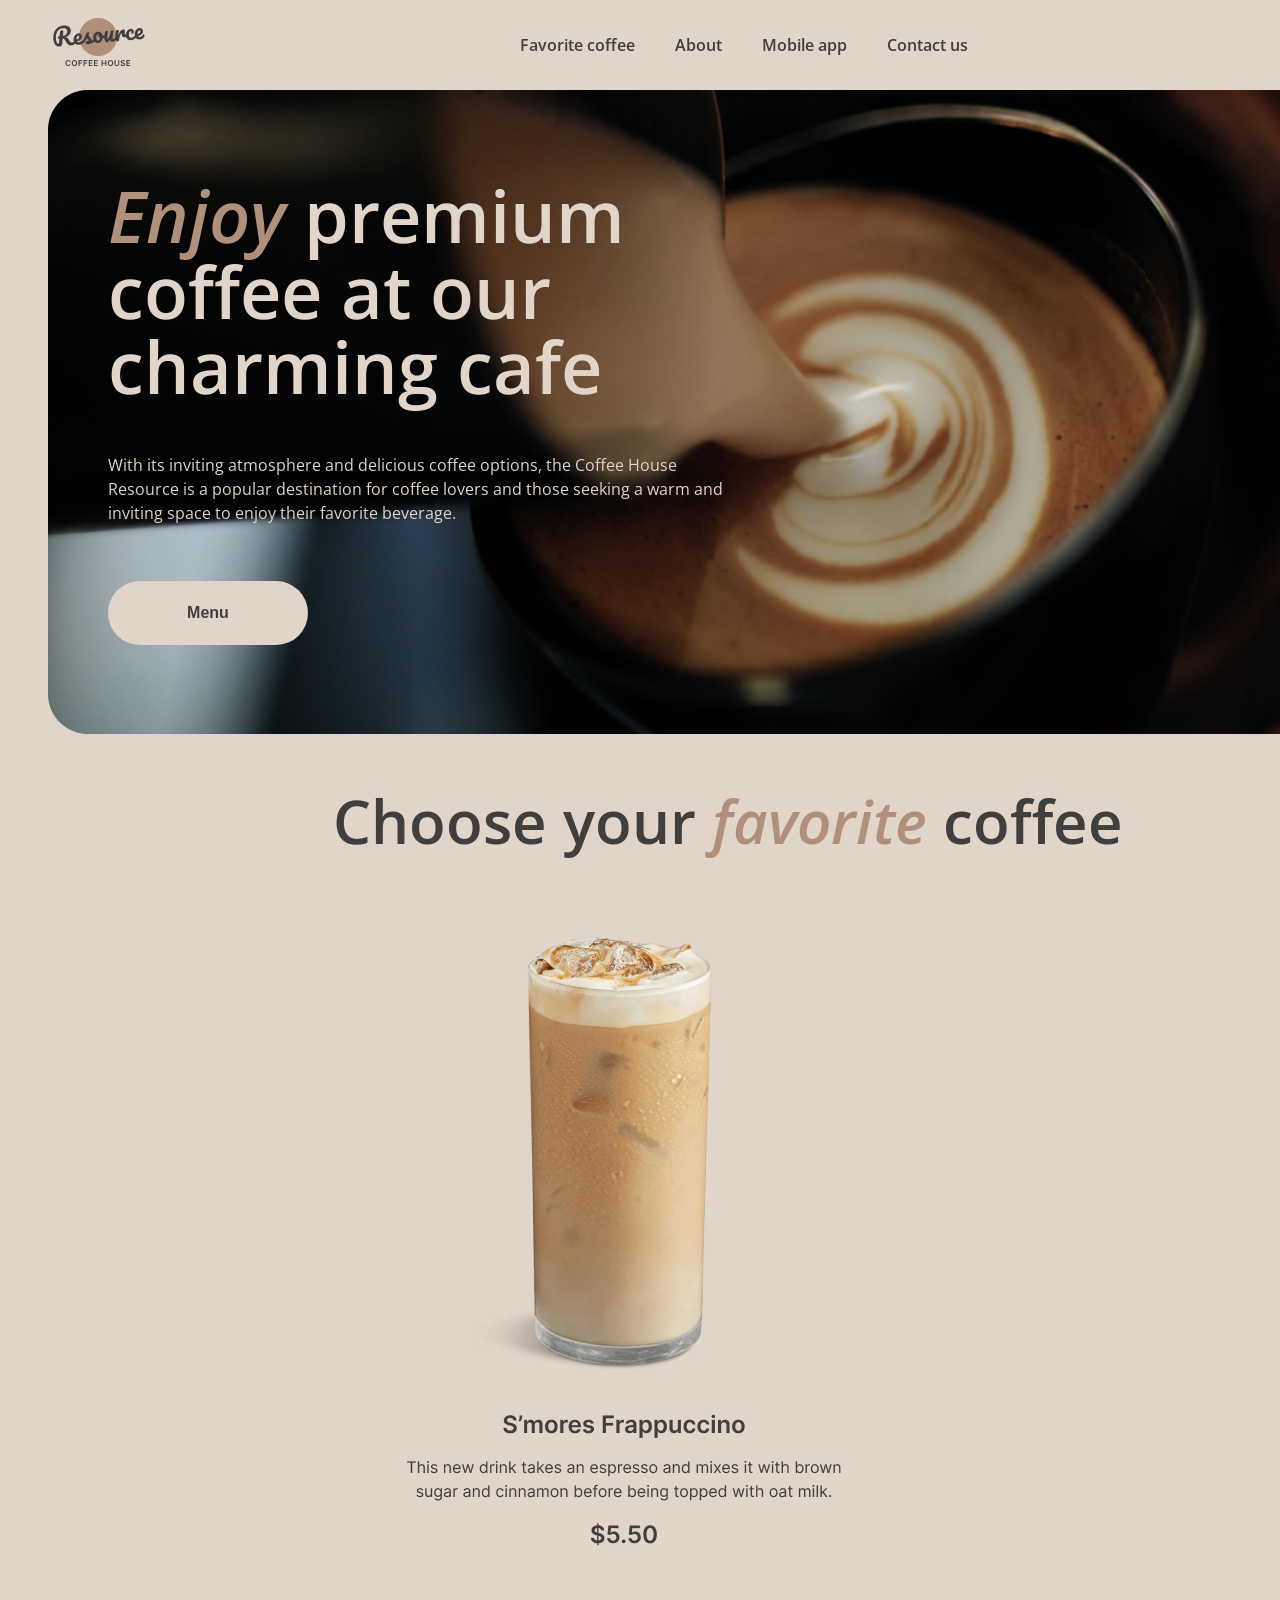
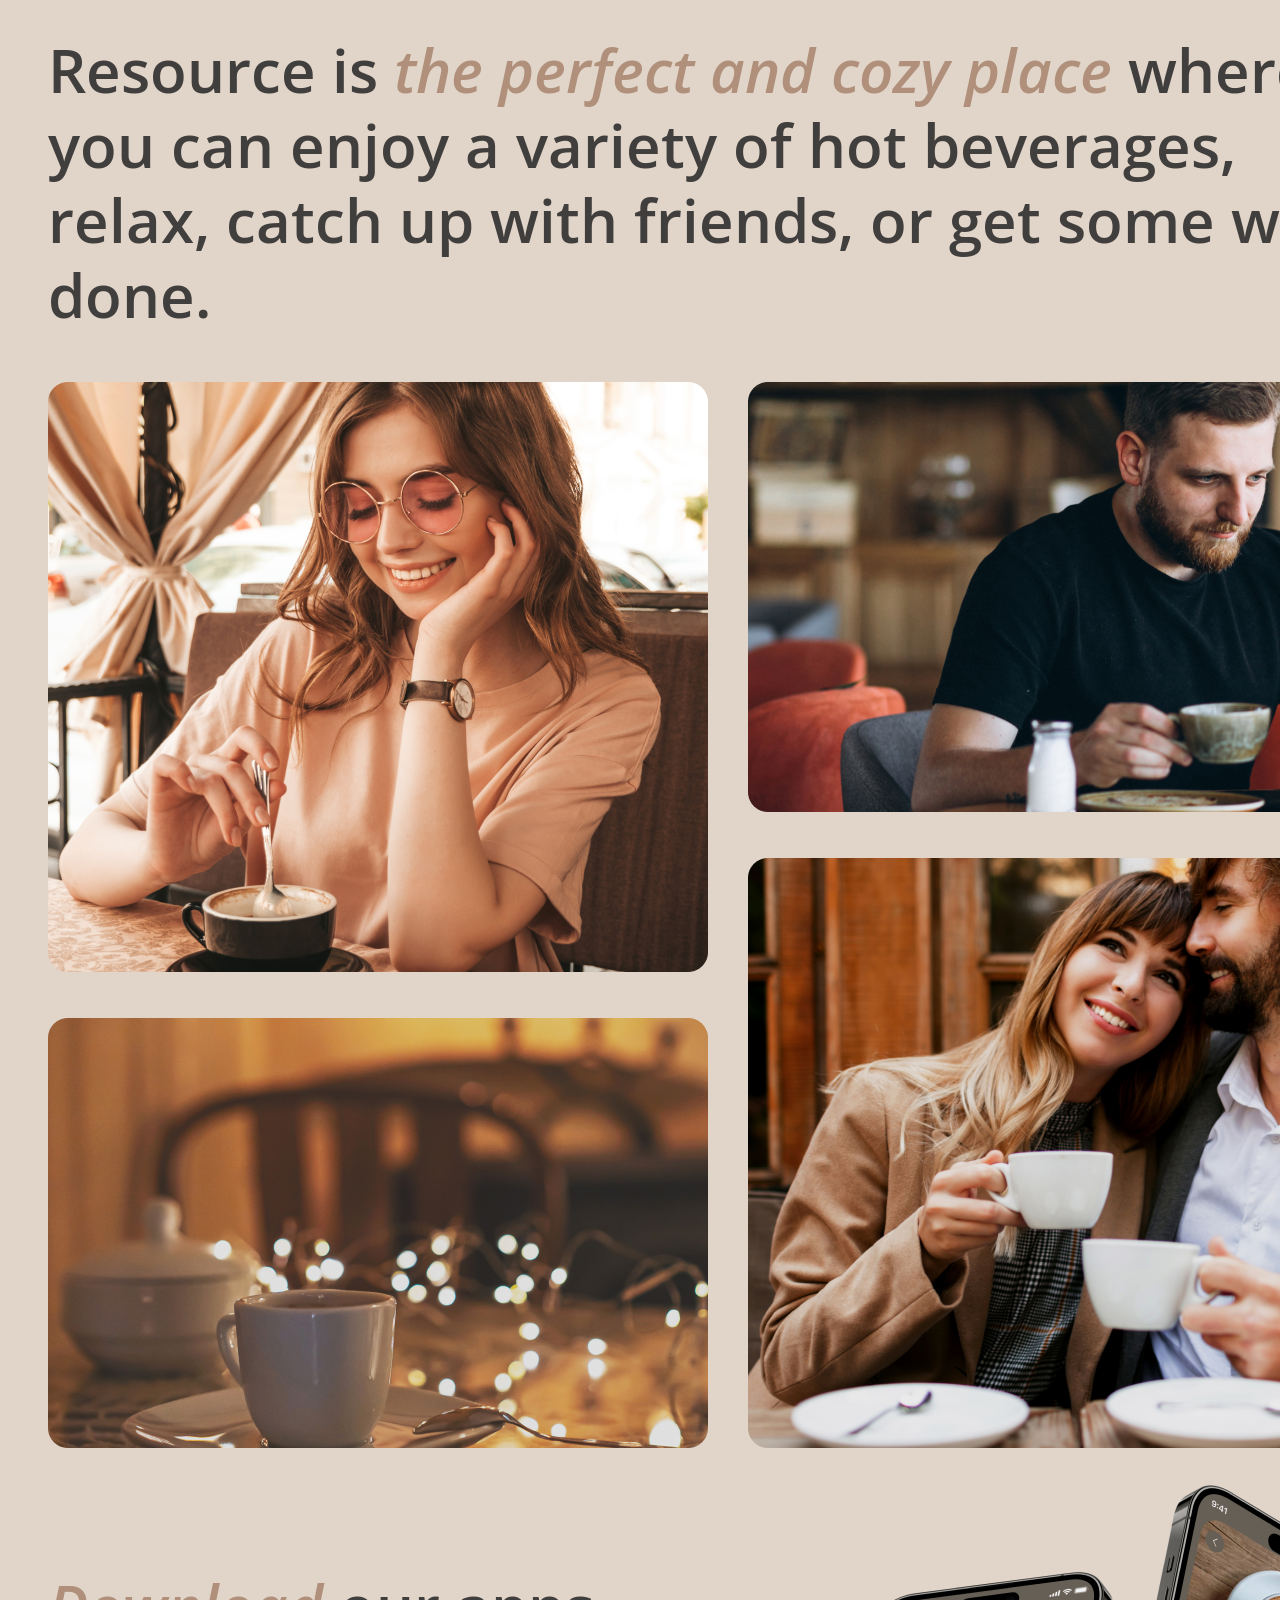
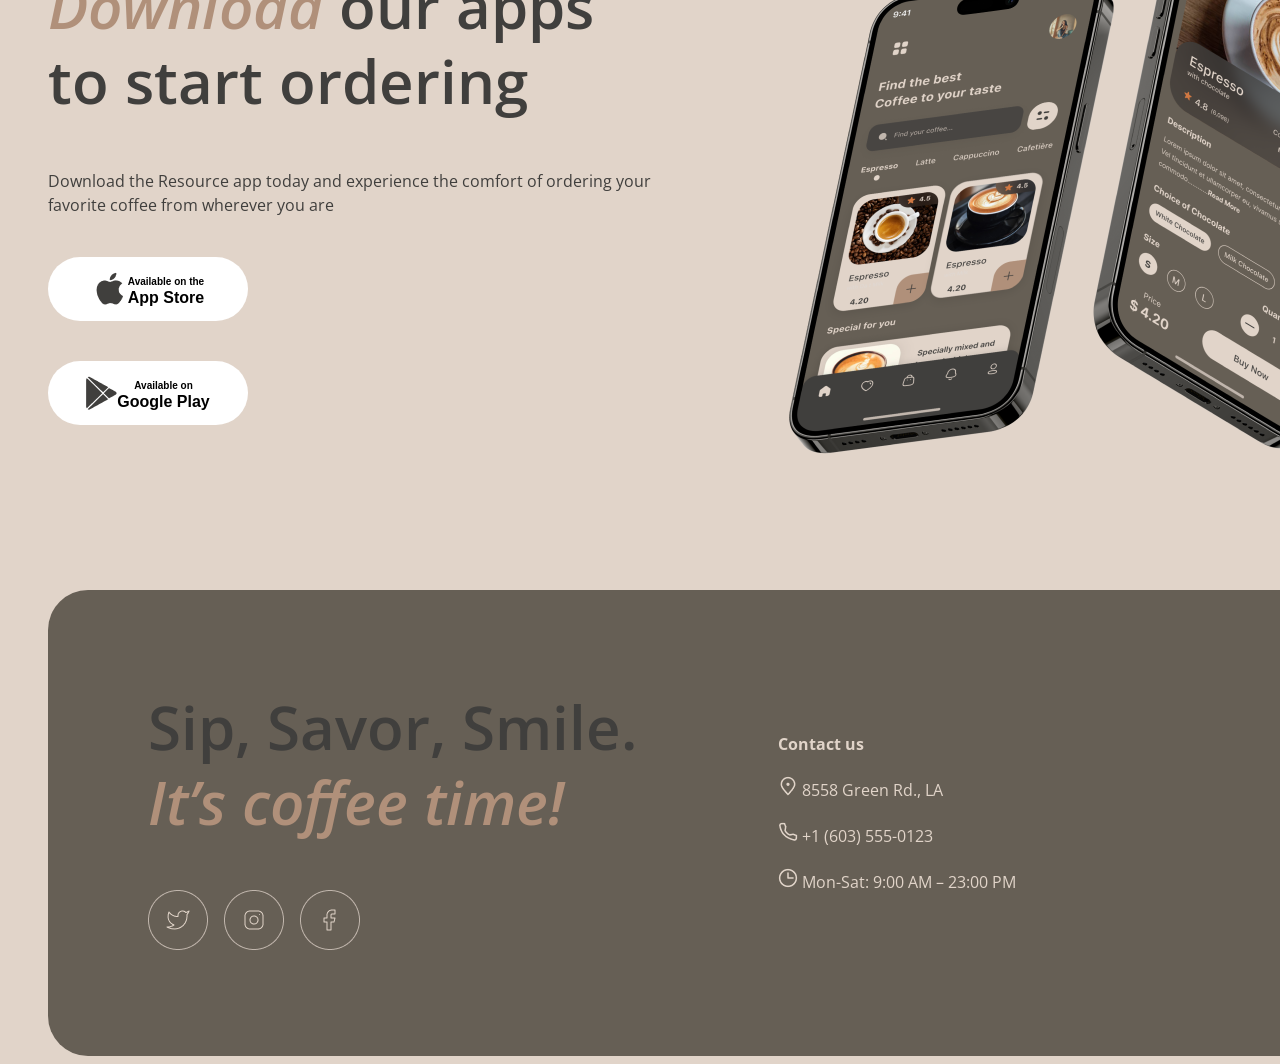
==== coffee-house/index.html @ 5925d8f7 "feat: add coffee house page layout" ====
<!DOCTYPE html>
<html lang="en">
    <head>
        <meta charset="utf-8">
        <title>Coffee House</title>
        <link rel="stylesheet" href="style.css">
        <meta name="viewport" content="width=device-width, initial-scale=1.0">
        <link rel="preconnect" href="https://fonts.googleapis.com">
        <link rel="preconnect" href="https://fonts.gstatic.com" crossorigin>
        <link href="https://fonts.googleapis.com/css2?family=Inter:wght@400;600&family=Open+Sans:wght@300&display=swap" rel="stylesheet">    </head>
    <body>
        <header>
            <nav class="fixed-wrapper">
                <div class="menu">
                    <div>
                       <a href="#enjoy"><img class="site-logo" src="images/logo.png" alt="site logo"></a>
                    </div>
                    <div>
                        <ul class="menu-item">
                            <li class="menu-text"><a href="#fav-coffee">Favorite coffee</a></li>
                            <li class="menu-text"><a href="#about">About</a></li>
                            <li class="menu-text"><a href="#mobile-app">Mobile app</a></li>
                            <li class="menu-text"><a href="#contacts">Contact us</a></li>
                        </ul>
                    </div>
                    <div>
                        <span class="menu-text"><a href="menu.html">Menu</a> <img src="images/coffee-cup.png" alt="menu logo"></span> 
                    </div>
                </div>
            </nav>
        </header>
        <main>
            <div class="offer">
                <div class="offer-text">
                <h1 id="enjoy">
                    <span class="italic">Enjoy</span> premium coffee at our charming cafe
                </h1>
                <p>With its inviting atmosphere and delicious coffee options, the Coffee House Resource is a popular destination for coffee lovers and those seeking a warm and inviting space to enjoy their favorite beverage.</p>
                <button class="button menu-button"><a href="menu.html">Menu</a></button>
                </div>
            </div>
            <section class="favorite">
                <h2 id="fav-coffee">Choose your <span class="italic">favorite</span> coffee</h2>
                <div class="slider">
                    <img src="images/row-slider.png" alt="frappuccino">
                    <img src="images/row-slider-2.png" alt="mocciatto">
                    <img src="images/row-slider-3.png" alt="ice coffee">
                </div>
            </section>
            <section>
                <h2 id="about">Resource is <span class="italic">the perfect and cozy place</span> where you can enjoy a variety of hot beverages, relax, catch up with friends, or get some work done.</h2>
            <div class="column">
                <div class="column-1">
                <img src="images/box.png" alt="sitting woman">
                <img src="images/box-2.png" alt="coffee cup">
                </div>
                <div class="column-2">
                <img src="images/box-3.png" alt="sitting man">
                <img src="images/box-4.png" alt="sitting couple">
                </div>
            </div>
            </section>
            <section>
                <div class="mobile">
                    <div class="mobile-text">
                <h2 id="mobile-app"><span class="italic">Download</span> our apps<br> to start ordering</h2>
                <p>Download the Resource app today and experience the comfort of ordering your<br> favorite coffee from wherever you are</p>
                <div class="inline">
                <button class="button download-button"><img src="images/apple.png" alt="apple store"><p><span class="caption">Available on the<br></span> App Store</p></button>
                <button class="button download-button"><img src="images/google.png" alt="google play"><p><span class="caption">Available on<br></span> Google Play</p></button>
            </div>
            </div>
            <div class="mobile-img">                
                <img src="images/mobile-screens.png" alt="phone">
            </div>
            </section>
        </main>
        <footer>
            <section>
                <div class="footer">
                    <div class="footer-offer">
                    <h2 id="contacts">Sip, Savor, Smile. <span class="italic">It’s coffee time!</span></h2>
                    <a href="#"><img src="images/button-icon-light-3.png" alt="twitter-icon"></a>
                    <a href="#"><img src="images/button-icon-light.png" alt="instagram-icon"></a>
                    <a href="#"><img src="images/button-icon-light-2.png" alt="facebook-icon"></a>
                    </div>
                    <div class="footer-contact">
                        <p><b>Contact us</b></p>
                        <p><img src="images/pin-alt.png" alt="address"> 8558 Green Rd.,  LA</p>
                        <p><img src="images/phone.png" alt="telephone"> +1 (603) 555-0123</p>
                        <p><img src="images/clock.png" alt="working hou"> Mon-Sat: 9:00 AM – 23:00 PM </p>                       
                    </div>
                </div>
            </section>
        </footer>
    </body>
</html>
---- coffee-house/style.css ----
html {
  box-sizing: border-box;
}

*,
*::before,
*::after {
  box-sizing: inherit;
}

body {
  background-color: #E1D4C9;
  font-family: 'Inter', sans-serif;
  font-family: 'Open Sans', sans-serif;
  color: #403F3D;
  font-weight: 400;
  font-size: 16px;
  line-height: 150%;
  padding: 20px, 0px, 40px, 0px;
}

main, footer {
  min-width: 1440px;
  max-width: 1440px;
  margin: 0 auto;
}

.fixed-wrapper {
  position: fixed;
  top: 0;
  width: 100%;
  background-color: #E1D4C9;

}

.menu {
  display: flex;
  margin: 0 auto;
  justify-content: space-between;
  align-items: center;
  padding: 20px 40px 0 40px;
  height: 70px;
  min-width: 1440px;
  max-width: 1440px;
}

.menu-item {
  display: flex;
  list-style-type: none;
}

.menu-item li {
  padding-right: 40px;
}

.menu-text {
  font-size: 16px;
  font-weight: 600;
  line-height: 24px;
}

.site-logo {
  height: 60px;
}

a {
  text-decoration: none;
  color: #403F3D;
}

.menu-item a:hover {
  color: #403F3D;
  text-decoration: underline;
}



.offer {
  margin-top: 90px;
  background-image: url(images/container.png);
  background-repeat: no-repeat;
  background-size: contain;
  background-position: center;
  margin-right: 20px;
  margin-left: 20px;
  height: 644px;
}

.offer-text {
  padding: 40px 0 40px 80px;
  width: 50%;
}

h1 {
  font-size: 72px;
  font-weight: 600;
  line-height: 105%;
  color: #E1D4C9;
}

.italic {
  color: #B0907A;
  font-style: italic;
}

h2 {
  font-size: 60px;
  font-weight: 600;
  line-height: 125%;
}

.button {
  width: 200px;
  height: 64px;
  padding: 20px, 78px, 20px, 78px;
  border-radius: 100px;
  border-style: none;
  font-weight: 600;
  margin-top: 40px;
  font-size: 16px;
}

.menu-button {
  background-color: #E1D4C9;
}

.offer-text p {
  color: #E1D4C9;
}

section {
  padding: 0 40px;
}

.favorite {
  height: 799px;
}

.favorite h2 {
  text-align: center;
}

.slider {
  display: flex;
  overflow-x: scroll;
  scroll-snap-type: x mandatory;
}

.slider img {
  flex: none;
  scroll-snap-align: start;
  text-align: center;
  width: 1152px;
}

.column {
  display: flex;
  justify-content: space-between;
  gap: 40px;
}

.column-1 img:first-child {
  padding-bottom: 40px;
}

.column-2 img:first-child {
  padding-bottom: 40px;
}

.mobile {
  display: flex;
  align-items: center;
  gap: 40px;
  justify-content: space-between;
}

.caption {
  font-size: 10px;
  font-weight: 600;
  line-height: 140%;
}

.download-button {
  background-color: white;
  border: 1px;
  border-color: #403F3D;
  line-height: normal;
  display: flex;
  flex-direction: row;
  align-items: center;
  justify-content: center;
}

.download-button:hover {
  background-color: #665F55;
  color: #E1D4C9;
}

.footer {
  background-color: #665F55;
  margin-top: 100px;
  border-radius: 40px;
  display: flex;
  align-items: baseline;
}

.footer-offer {
  width: 530px;
  margin: 50px 100px 100px 100px;
}

.footer-offer img {
  padding-right: 12px;
}

.footer-contact {
  width: 530px;
  color: #E1D4C9;
  line-height: 30px;
}

.menu-offer {
  margin-top: 90px;
  text-align: center;
}

.tabs {
  display: flex;
  justify-content: center;
}

.tab {
  background-color: #E1D4C9;
  border: 1px solid #403F3D;
  line-height: normal;
  display: flex;
  flex-direction: row;
  align-items: center;
  justify-content: center;
}

.carts {
  display: flex;
  flex-wrap: wrap;
  align-items: stretch;
  gap: 40px;
  margin-top: 40px;
}

.cart {
  border: 1px solid #C1B6AD;
  border-radius: 40px;
  box-sizing: border-box;
  width: 310px;
  text-align: left;
}

.cart img {
  border-radius: 40px;
  width: 310px;
}

.padding-left {
  padding-left: 12px;
}
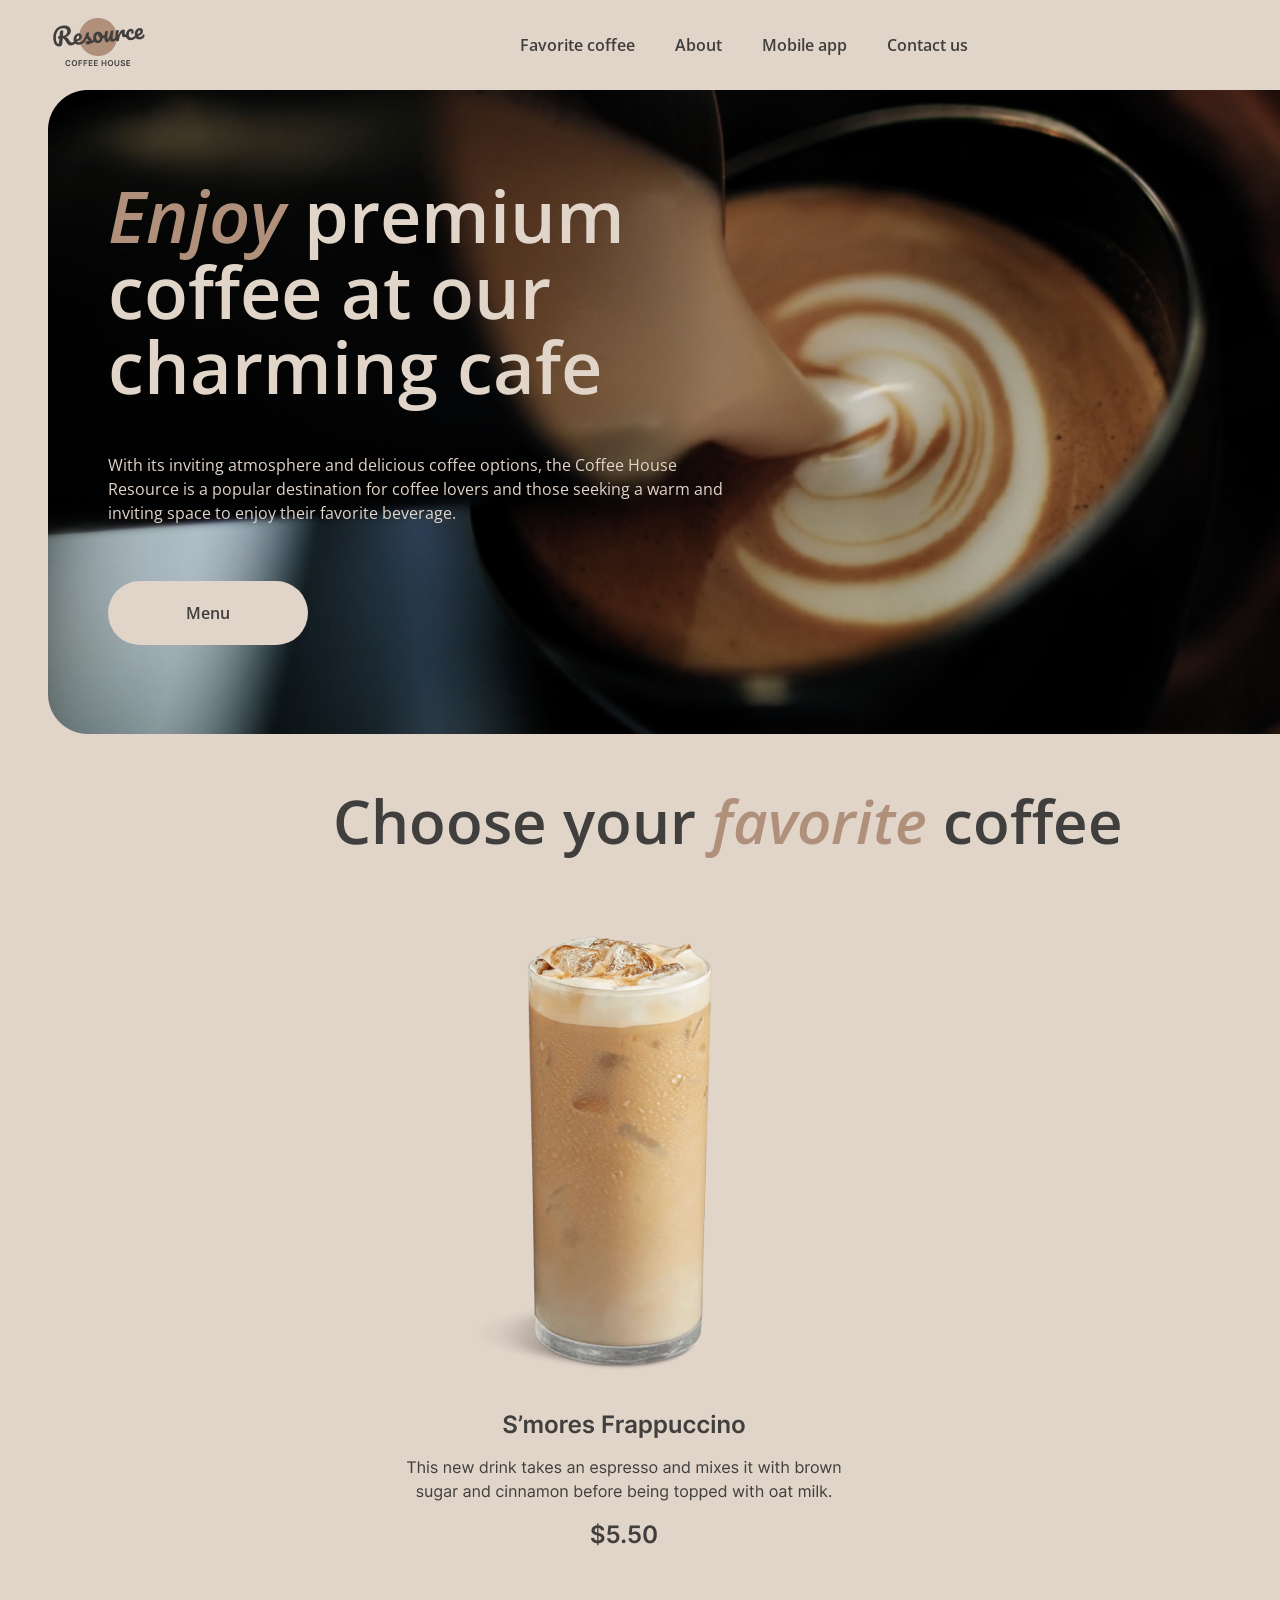
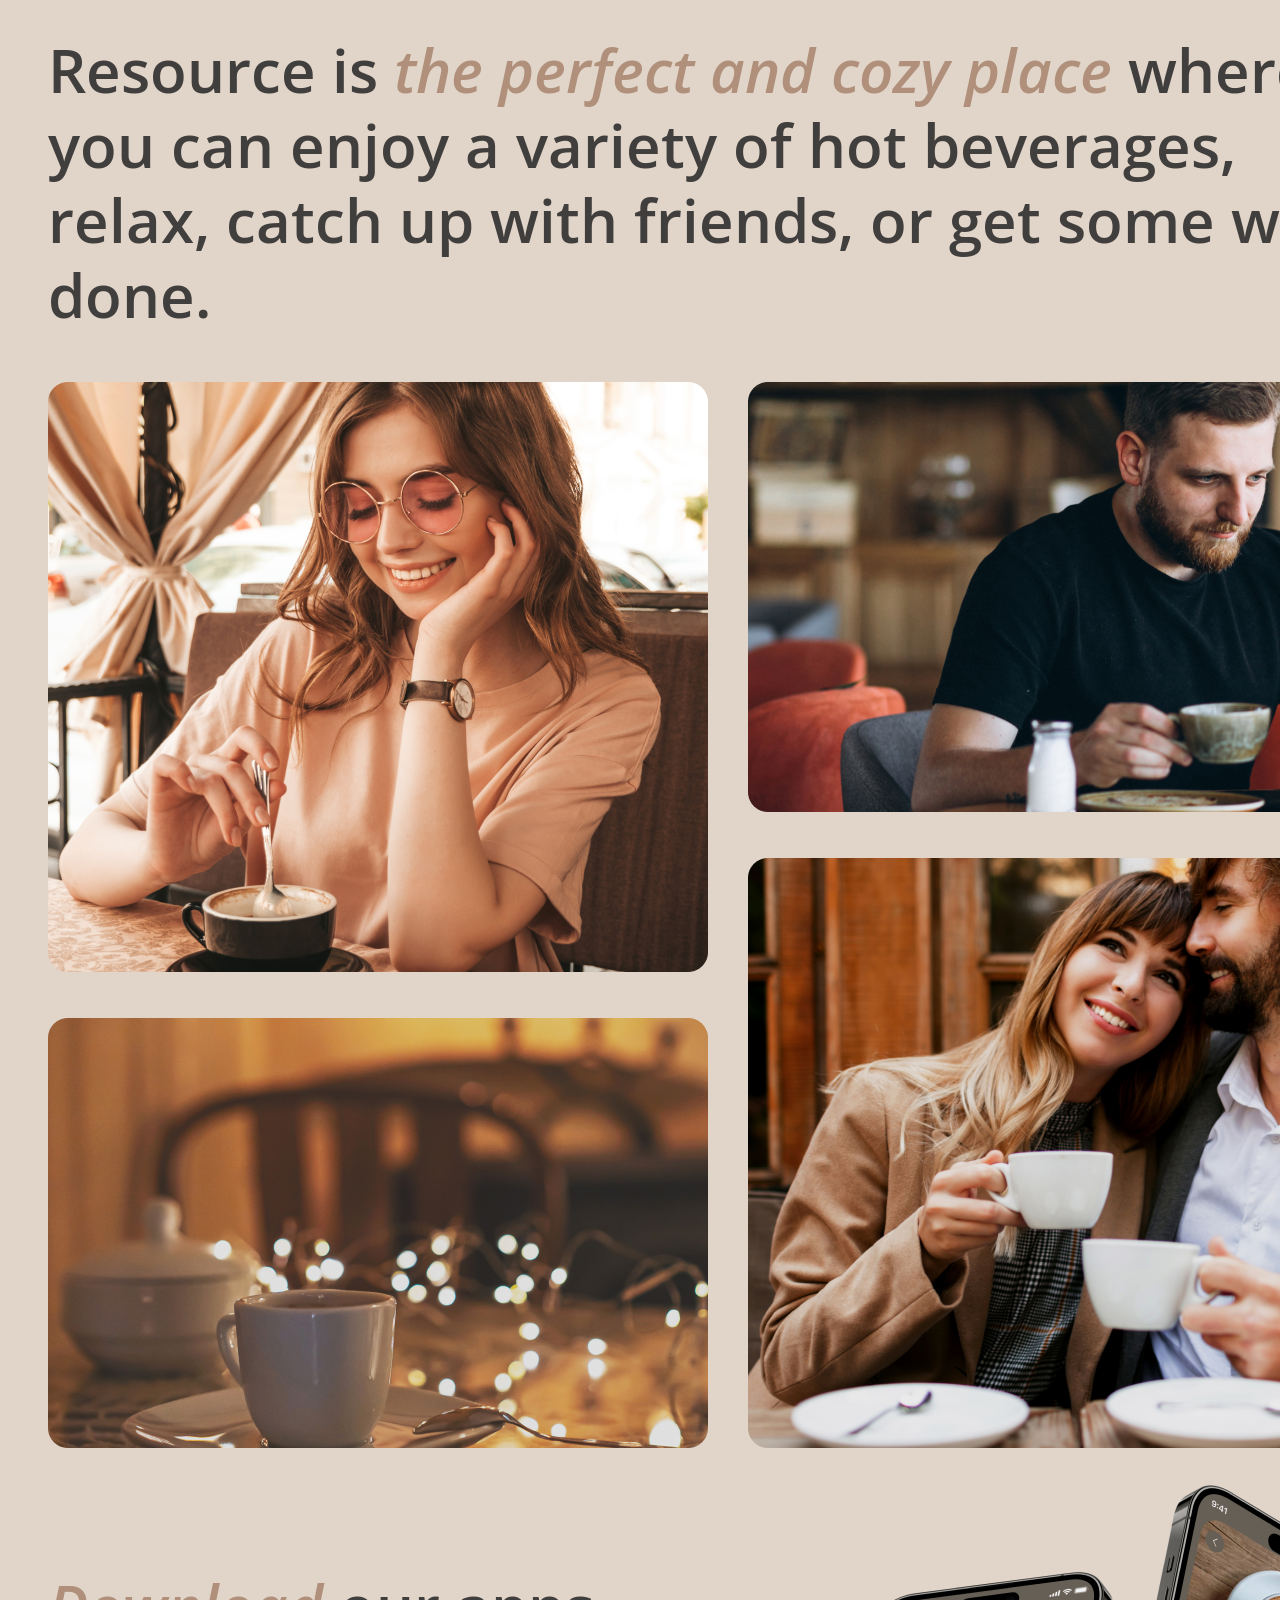
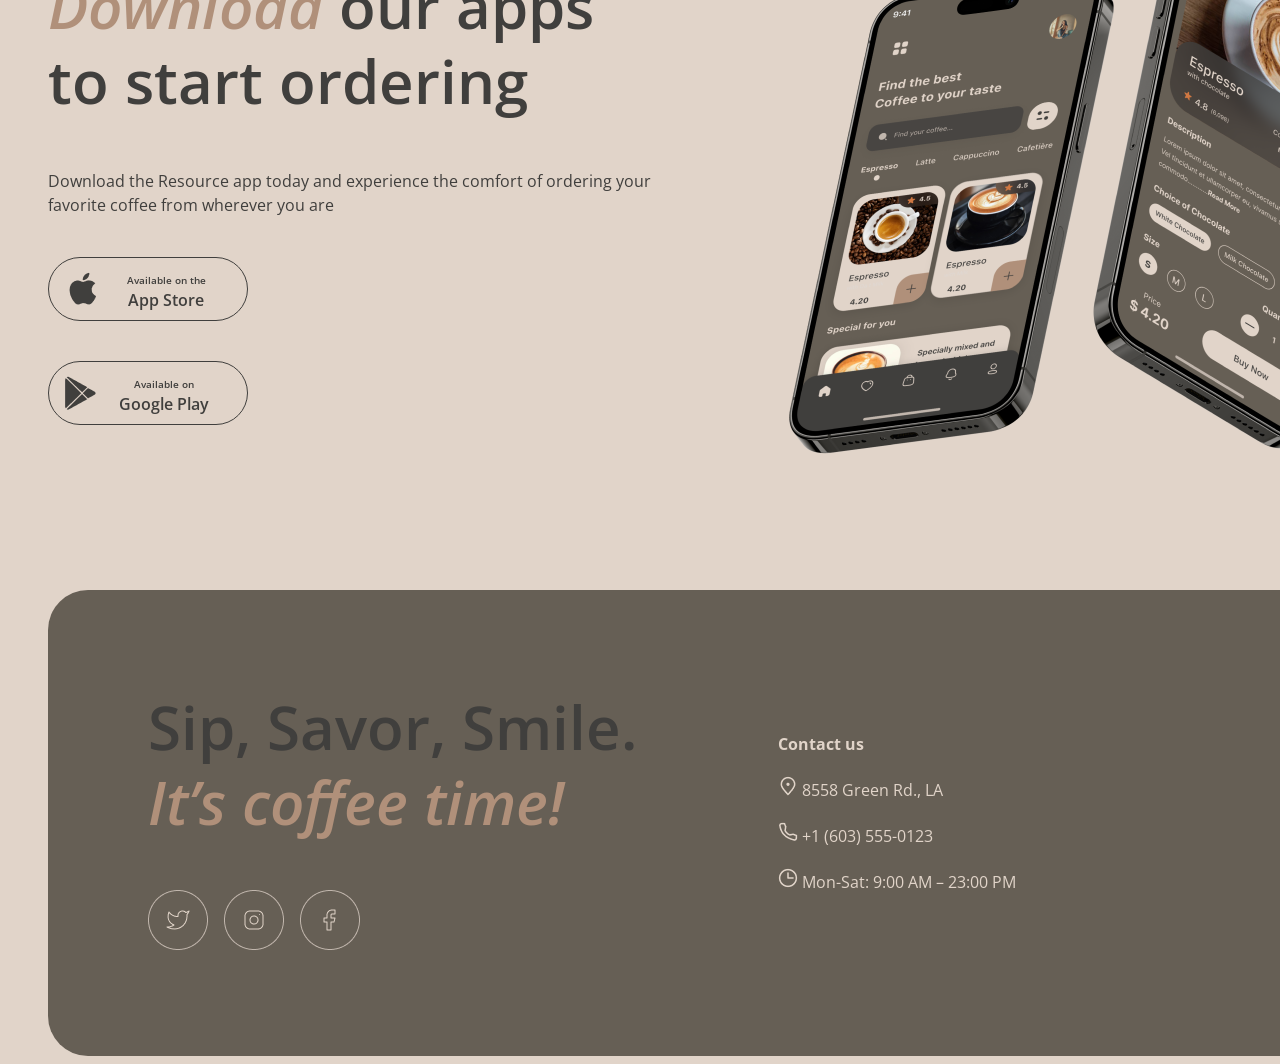
==== commit 8033c536: "fix: w3c adjustments" ====
--- a/coffee-house/index.html
+++ b/coffee-house/index.html
@@ -1,97 +1,114 @@
 <!DOCTYPE html>
 <html lang="en">
-    <head>
-        <meta charset="utf-8">
-        <title>Coffee House</title>
-        <link rel="stylesheet" href="style.css">
-        <meta name="viewport" content="width=device-width, initial-scale=1.0">
-        <link rel="preconnect" href="https://fonts.googleapis.com">
-        <link rel="preconnect" href="https://fonts.gstatic.com" crossorigin>
-        <link href="https://fonts.googleapis.com/css2?family=Inter:wght@400;600&family=Open+Sans:wght@300&display=swap" rel="stylesheet">    </head>
-    <body>
-        <header>
-            <nav class="fixed-wrapper">
-                <div class="menu">
-                    <div>
-                       <a href="#enjoy"><img class="site-logo" src="images/logo.png" alt="site logo"></a>
-                    </div>
-                    <div>
-                        <ul class="menu-item">
-                            <li class="menu-text"><a href="#fav-coffee">Favorite coffee</a></li>
-                            <li class="menu-text"><a href="#about">About</a></li>
-                            <li class="menu-text"><a href="#mobile-app">Mobile app</a></li>
-                            <li class="menu-text"><a href="#contacts">Contact us</a></li>
-                        </ul>
-                    </div>
-                    <div>
-                        <span class="menu-text"><a href="menu.html">Menu</a> <img src="images/coffee-cup.png" alt="menu logo"></span> 
-                    </div>
+
+<head>
+    <meta charset="utf-8">
+    <title>Coffee House</title>
+    <link rel="stylesheet" href="style.css">
+    <meta name="viewport" content="width=device-width, initial-scale=1.0">
+    <link rel="preconnect" href="https://fonts.googleapis.com">
+    <link rel="preconnect" href="https://fonts.gstatic.com" crossorigin>
+    <link href="https://fonts.googleapis.com/css2?family=Inter:wght@400;600&family=Open+Sans:wght@300&display=swap"
+        rel="stylesheet">
+</head>
+
+<body>
+    <header>
+        <nav class="fixed-wrapper">
+            <div class="menu">
+                <div>
+                    <a href="index.html"><img class="site-logo" src="images/logo.png" alt="site logo"></a>
                 </div>
-            </nav>
-        </header>
-        <main>
-            <div class="offer">
-                <div class="offer-text">
+                <div>
+                    <ul class="menu-item">
+                        <li class="menu-text"><a href="#fav-coffee">Favorite coffee</a></li>
+                        <li class="menu-text"><a href="#about">About</a></li>
+                        <li class="menu-text"><a href="#mobile-app">Mobile app</a></li>
+                        <li class="menu-text"><a href="#contacts">Contact us</a></li>
+                    </ul>
+                </div>
+                <div>
+                    <span class="menu-text"><a href="menu.html">Menu</a> <img src="images/coffee-cup.png"
+                            alt="menu logo"></span>
+                </div>
+            </div>
+        </nav>
+    </header>
+    <main>
+        <div class="offer">
+            <div class="offer-text">
                 <h1 id="enjoy">
                     <span class="italic">Enjoy</span> premium coffee at our charming cafe
                 </h1>
-                <p>With its inviting atmosphere and delicious coffee options, the Coffee House Resource is a popular destination for coffee lovers and those seeking a warm and inviting space to enjoy their favorite beverage.</p>
-                <button class="button menu-button"><a href="menu.html">Menu</a></button>
+                <p>With its inviting atmosphere and delicious coffee options, the Coffee House Resource is a popular
+                    destination for coffee lovers and those seeking a warm and inviting space to enjoy their favorite
+                    beverage.</p>
+                <a href="menu.html" class="button menu-button">Menu</a>
+            </div>
+        </div>
+        <section class="favorite">
+            <h2 id="fav-coffee">Choose your <span class="italic">favorite</span> coffee</h2>
+            <div class="slider">
+                <img src="images/row-slider.png" alt="frappuccino">
+                <img src="images/row-slider-2.png" alt="mocciatto">
+                <img src="images/row-slider-3.png" alt="ice coffee">
+            </div>
+        </section>
+        <section>
+            <h2 id="about">Resource is <span class="italic">the perfect and cozy place</span> where you can enjoy a
+                variety of hot beverages, relax, catch up with friends, or get some work done.</h2>
+            <div class="column">
+                <div class="column-1">
+                    <img src="images/box.png" alt="sitting woman">
+                    <img src="images/box-2.png" alt="coffee cup">
+                </div>
+                <div class="column-2">
+                    <img src="images/box-3.png" alt="sitting man">
+                    <img src="images/box-4.png" alt="sitting couple">
                 </div>
             </div>
-            <section class="favorite">
-                <h2 id="fav-coffee">Choose your <span class="italic">favorite</span> coffee</h2>
-                <div class="slider">
-                    <img src="images/row-slider.png" alt="frappuccino">
-                    <img src="images/row-slider-2.png" alt="mocciatto">
-                    <img src="images/row-slider-3.png" alt="ice coffee">
+        </section>
+        <section>
+            <div class="mobile">
+                <div class="mobile-text">
+                    <h2 id="mobile-app"><span class="italic">Download</span> our apps<br> to start ordering</h2>
+                    <p>Download the Resource app today and experience the comfort of ordering your<br> favorite coffee
+                        from wherever you are</p>
+                    <div class="inline">
+                        <a href="#" class="button download-button"><img src="images/apple.png" alt="apple store"><span
+                                class="download-button-text"><span class="caption">Available on the</span><br> App
+                                Store</span></a>
+                        <a href="#" class="button download-button"><img src="images/google.png" alt="google play"><span
+                                class="download-button-text"><span class="caption">Available on</span><br> Google
+                                Play</span></a>
+                    </div>
                 </div>
-            </section>
-            <section>
-                <h2 id="about">Resource is <span class="italic">the perfect and cozy place</span> where you can enjoy a variety of hot beverages, relax, catch up with friends, or get some work done.</h2>
-            <div class="column">
-                <div class="column-1">
-                <img src="images/box.png" alt="sitting woman">
-                <img src="images/box-2.png" alt="coffee cup">
-                </div>
-                <div class="column-2">
-                <img src="images/box-3.png" alt="sitting man">
-                <img src="images/box-4.png" alt="sitting couple">
+                <div class="mobile-img">
+                    <img src="images/mobile-screens.png" alt="phone">
                 </div>
             </div>
-            </section>
-            <section>
-                <div class="mobile">
-                    <div class="mobile-text">
-                <h2 id="mobile-app"><span class="italic">Download</span> our apps<br> to start ordering</h2>
-                <p>Download the Resource app today and experience the comfort of ordering your<br> favorite coffee from wherever you are</p>
-                <div class="inline">
-                <button class="button download-button"><img src="images/apple.png" alt="apple store"><p><span class="caption">Available on the<br></span> App Store</p></button>
-                <button class="button download-button"><img src="images/google.png" alt="google play"><p><span class="caption">Available on<br></span> Google Play</p></button>
-            </div>
-            </div>
-            <div class="mobile-img">                
-                <img src="images/mobile-screens.png" alt="phone">
-            </div>
-            </section>
-        </main>
-        <footer>
-            <section>
-                <div class="footer">
-                    <div class="footer-offer">
+        </section>
+    </main>
+    <footer>
+        <section>
+            <div class="footer">
+                <div class="footer-offer">
                     <h2 id="contacts">Sip, Savor, Smile. <span class="italic">It’s coffee time!</span></h2>
                     <a href="#"><img src="images/button-icon-light-3.png" alt="twitter-icon"></a>
                     <a href="#"><img src="images/button-icon-light.png" alt="instagram-icon"></a>
                     <a href="#"><img src="images/button-icon-light-2.png" alt="facebook-icon"></a>
-                    </div>
-                    <div class="footer-contact">
-                        <p><b>Contact us</b></p>
-                        <p><img src="images/pin-alt.png" alt="address"> 8558 Green Rd.,  LA</p>
-                        <p><img src="images/phone.png" alt="telephone"> +1 (603) 555-0123</p>
-                        <p><img src="images/clock.png" alt="working hou"> Mon-Sat: 9:00 AM – 23:00 PM </p>                       
-                    </div>
                 </div>
-            </section>
-        </footer>
-    </body>
-</html>
+                <div class="footer-contact">
+                    <p><b>Contact us</b></p>
+                    <p><a href="https://maps.app.goo.gl/qEC7CHAgAFsgy3iv8" target="_blank"><img src="images/pin-alt.png"
+                                alt="address"> 8558 Green Rd., LA</a></p>
+                    <p><a href="tel:+1 (603) 555-0123"><img src="images/phone.png" alt="telephone"> +1 (603)
+                            555-0123</a></p>
+                    <p><img src="images/clock.png" alt="working hou"> Mon-Sat: 9:00 AM – 23:00 PM </p>
+                </div>
+            </div>
+        </section>
+    </footer>
+</body>
+
+</html>
--- a/coffee-house/style.css
+++ b/coffee-house/style.css
@@ -112,12 +112,16 @@
 .button {
   width: 200px;
   height: 64px;
-  padding: 20px, 78px, 20px, 78px;
   border-radius: 100px;
   border-style: none;
   font-weight: 600;
   margin-top: 40px;
   font-size: 16px;
+  display: inline-block;
+  text-align: center;
+  line-height: 32px;
+  padding: 16px;
+
 }
 
 .menu-button {
@@ -181,14 +185,20 @@
 }
 
 .download-button {
-  background-color: white;
-  border: 1px;
-  border-color: #403F3D;
+  border: 1px solid #403F3D;
   line-height: normal;
   display: flex;
   flex-direction: row;
   align-items: center;
   justify-content: center;
+}
+
+.download-button-text {
+  flex: 1 1 100%;
+}
+
+.download-button img {
+  flex: 0 0 auto;
 }
 
 .download-button:hover {
@@ -229,7 +239,7 @@
   justify-content: center;
 }
 
-.tab {
+.menu-tab {
   background-color: #E1D4C9;
   border: 1px solid #403F3D;
   line-height: normal;
@@ -237,6 +247,18 @@
   flex-direction: row;
   align-items: center;
   justify-content: center;
+  width: auto;
+  margin-right: 16px;
+}
+
+.menu-tab.active {
+  background-color: #665F55;
+  color: #E1D4C9;
+  cursor: default;
+}
+
+.menu-tab img {
+  margin-right: 8px;
 }
 
 .carts {
@@ -262,4 +284,8 @@
 
 .padding-left {
   padding-left: 12px;
+}
+
+.footer-contact a {
+  color: #E1D4C9;
 }
